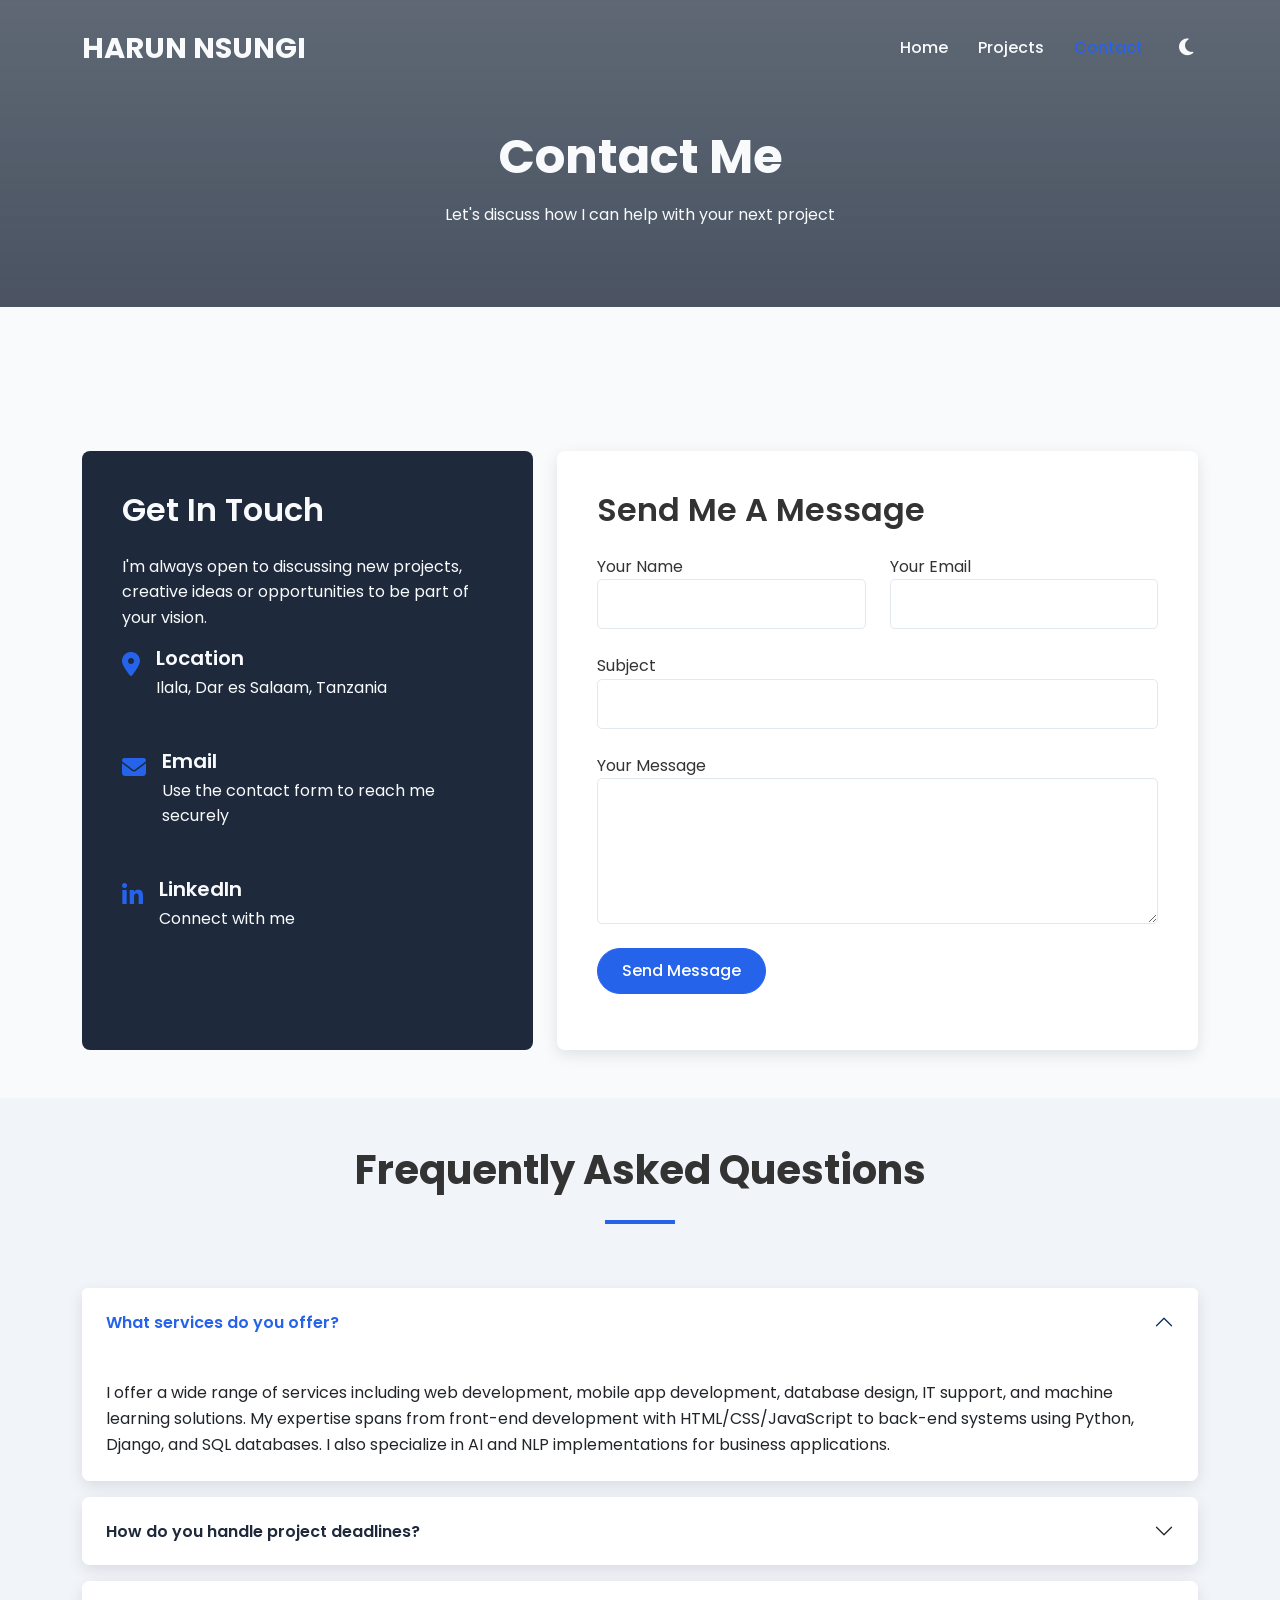
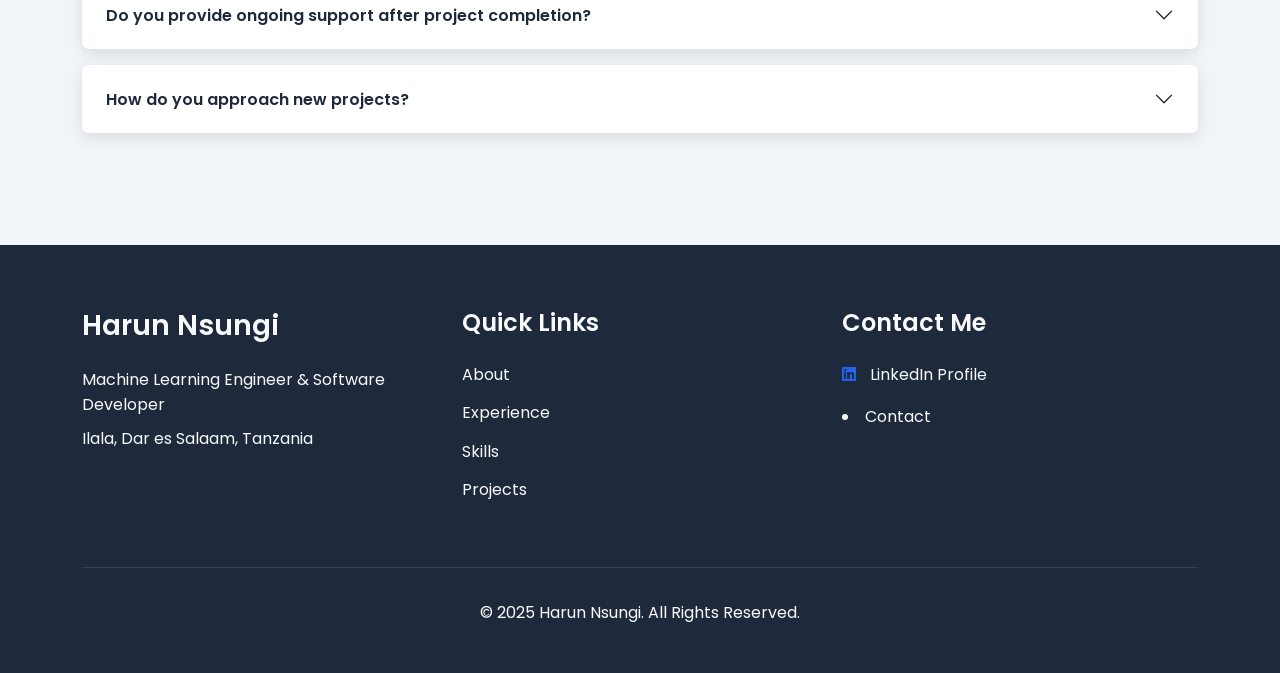
==== contact.html @ 0ac90749 "Initial commit" ====
<!DOCTYPE html>
<html lang="en">
<head>
    <meta charset="UTF-8">
    <meta name="viewport" content="width=device-width, initial-scale=1.0">
    <title>Contact - Harun Nsungi</title>
    <!-- Bootstrap CSS -->
    <link href="https://cdn.jsdelivr.net/npm/bootstrap@5.3.0-alpha1/dist/css/bootstrap.min.css" rel="stylesheet">
    <!-- Font Awesome -->
    <link rel="stylesheet" href="https://cdnjs.cloudflare.com/ajax/libs/font-awesome/6.4.0/css/all.min.css">
    <!-- Google Fonts -->
    <link href="https://fonts.googleapis.com/css2?family=Poppins:wght@300;400;500;600;700&display=swap" rel="stylesheet">
    <!-- Custom CSS -->
    <link rel="stylesheet" href="style.css">
</head>
<body>
    <!-- Navigation Bar -->
    <nav class="navbar navbar-expand-lg navbar-dark fixed-top">
        <div class="container">
            <a class="navbar-brand" href="index.html">HARUN NSUNGI</a>
            <button class="navbar-toggler" type="button" data-bs-toggle="collapse" data-bs-target="#navbarNav" aria-controls="navbarNav" aria-expanded="false" aria-label="Toggle navigation">
                <span class="navbar-toggler-icon"></span>
            </button>
            <div class="collapse navbar-collapse" id="navbarNav">
                <ul class="navbar-nav ms-auto">
                    <li class="nav-item">
                        <a class="nav-link" href="index.html">Home</a>
                    </li>
                    <li class="nav-item">
                        <a class="nav-link" href="projects.html">Projects</a>
                    </li>
                    <li class="nav-item">
                        <a class="nav-link active" href="contact.html">Contact</a>
                    </li>
                </ul>
            </div>
            <div class="theme-toggle ms-3">
                <button id="themeToggle" class="btn btn-sm">
                    <i class="fas fa-moon"></i>
                </button>
            </div>
        </div>
    </nav>

    <!-- Page Header -->
    <header class="page-header">
        <div class="container">
            <div class="page-header-content text-center">
                <h1>Contact Me</h1>
                <p>Let's discuss how I can help with your next project</p>
            </div>
        </div>
    </header>

    <!-- Contact Section -->
    <section class="contact-section">
        <div class="container">
            <div class="row">
                <div class="col-lg-5">
                    <div class="contact-info">
                        <h2>Get In Touch</h2>
                        <p>I'm always open to discussing new projects, creative ideas or opportunities to be part of your vision.</p>
                        
                        <div class="contact-item">
                            <div class="icon">
                                <i class="fas fa-map-marker-alt"></i>
                            </div>
                            <div class="text">
                                <h5>Location</h5>
                                <p>Ilala, Dar es Salaam, Tanzania</p>
                            </div>
                        </div>
                        
                        <div class="contact-item">
                            <div class="icon">
                                <i class="fas fa-envelope"></i>
                            </div>
                            <div class="text">
                                <h5>Email</h5>
                                <p>Use the contact form to reach me securely</p>
                            </div>
                        </div>
                        
                        <div class="contact-item">
                            <div class="icon">
                                <i class="fab fa-linkedin-in"></i>
                            </div>
                            <div class="text">
                                <h5>LinkedIn</h5>
                                <p><a href="https://www.linkedin.com/in/harun-nsungi-470394287/" target="_blank">Connect with me</a></p>
                            </div>
                        </div>
                    
                        <!-- Added a hidden honeypot field for spam protection -->
                        <input type="text" name="_honey" style="display:none">
                    </div>
                </div>
                
                <div class="col-lg-7">
                    <div class="contact-form-wrapper">
                        <h2>Send Me A Message</h2>
                        <form id="contactForm" class="contact-form" action="https://formsubmit.co/nsungi180@gmail.com" method="POST">
                            <!-- FormSubmit configuration fields -->
                            <input type="hidden" name="_subject" value="New message from portfolio website">
                            <input type="hidden" name="_captcha" value="true">
                            <input type="hidden" name="_template" value="table">
                            <input type="hidden" name="_honey" value="">
                            <!-- Use this if you want visitors to return to your site after submission -->
                            <input type="hidden" name="_next" value="https://yoursite.com/thanks.html">
                            
                            <!-- Add this line right here -->
                            <input type="hidden" name="_next" value="thanks.html">

                            <div class="row">
                                <div class="col-md-6 form-group">
                                    <label for="name">Your Name</label>
                                    <input type="text" id="name" name="name" class="form-control" required>
                                </div>
                                
                                <div class="col-md-6 form-group">
                                    <label for="email">Your Email</label>
                                    <input type="email" id="email" name="email" class="form-control" required>
                                </div>
                            </div>
                            
                            <div class="form-group">
                                <label for="subject">Subject</label>
                                <input type="text" id="subject" name="subject" class="form-control" required>
                            </div>
                            
                            <div class="form-group">
                                <label for="message">Your Message</label>
                                <textarea id="message" name="message" rows="5" class="form-control" required></textarea>
                            </div>
                            
                            <div class="form-submit">
                                <button type="submit" class="btn btn-primary">Send Message</button>
                                <div id="form-status" class="mt-3"></div>
                            </div>
                        </form>
                    </div>
                </div>
            </div>
        </div>
    </section>

    <!-- FAQ Section -->
    <section class="faq-section">
        <div class="container">
            <div class="section-title text-center">
                <h2>Frequently Asked Questions</h2>
                <div class="underline mx-auto"></div>
            </div>
            
            <div class="accordion" id="faqAccordion">
                <div class="accordion-item">
                    <h2 class="accordion-header" id="headingOne">
                        <button class="accordion-button" type="button" data-bs-toggle="collapse" data-bs-target="#collapseOne" aria-expanded="true" aria-controls="collapseOne">
                            What services do you offer?
                        </button>
                    </h2>
                    <div id="collapseOne" class="accordion-collapse collapse show" aria-labelledby="headingOne" data-bs-parent="#faqAccordion">
                        <div class="accordion-body">
                            I offer a wide range of services including web development, mobile app development, database design, IT support, and machine learning solutions. My expertise spans from front-end development with HTML/CSS/JavaScript to back-end systems using Python, Django, and SQL databases. I also specialize in AI and NLP implementations for business applications.
                        </div>
                    </div>
                </div>
                
                <div class="accordion-item">
                    <h2 class="accordion-header" id="headingTwo">
                        <button class="accordion-button collapsed" type="button" data-bs-toggle="collapse" data-bs-target="#collapseTwo" aria-expanded="false" aria-controls="collapseTwo">
                            How do you handle project deadlines?
                        </button>
                    </h2>
                    <div id="collapseTwo" class="accordion-collapse collapse" aria-labelledby="headingTwo" data-bs-parent="#faqAccordion">
                        <div class="accordion-body">
                            I believe in clear communication and realistic timelines. At the beginning of each project, I establish a detailed timeline with specific milestones. I use project management tools to track progress and provide regular updates. If any challenges arise that might affect the deadline, I communicate them proactively and work collaboratively to find solutions.
                        </div>
                    </div>
                </div>
                
                <div class="accordion-item">
                    <h2 class="accordion-header" id="headingThree">
                        <button class="accordion-button collapsed" type="button" data-bs-toggle="collapse" data-bs-target="#collapseThree" aria-expanded="false" aria-controls="collapseThree">
                            Do you provide ongoing support after project completion?
                        </button>
                    </h2>
                    <div id="collapseThree" class="accordion-collapse collapse" aria-labelledby="headingThree" data-bs-parent="#faqAccordion">
                        <div class="accordion-body">
                            Yes, I provide ongoing support and maintenance for all completed projects. I offer different support packages depending on your needs, ranging from basic troubleshooting to comprehensive maintenance plans. I'm committed to ensuring that your software continues to function optimally and can be updated as your business needs evolve.
                        </div>
                    </div>
                </div>
                
                <div class="accordion-item">
                    <h2 class="accordion-header" id="headingFour">
                        <button class="accordion-button collapsed" type="button" data-bs-toggle="collapse" data-bs-target="#collapseFour" aria-expanded="false" aria-controls="collapseFour">
                            How do you approach new projects?
                        </button>
                    </h2>
                    <div id="collapseFour" class="accordion-collapse collapse" aria-labelledby="headingFour" data-bs-parent="#faqAccordion">
                        <div class="accordion-body">
                            My approach begins with understanding your business needs and objectives. I start with a detailed consultation to gather requirements, followed by planning and designing a solution that meets your specific needs. Throughout the development process, I maintain open communication, provide regular updates, and incorporate feedback. After deployment, I offer training and support to ensure a smooth transition.
                        </div>
                    </div>
                </div>
            </div>
        </div>
    </section>

    <!-- Footer -->
    <footer class="footer">
        <div class="container">
            <div class="row">
                <div class="col-lg-4">
                    <div class="footer-info">
                        <h3>Harun Nsungi</h3>
                        <p>Machine Learning Engineer & Software Developer</p>
                        <p>Ilala, Dar es Salaam, Tanzania</p>
                    </div>
                </div>
                <div class="col-lg-4">
                    <div class="footer-links">
                        <h4>Quick Links</h4>
                        <ul>
                            <li><a href="index.html#about">About</a></li>
                            <li><a href="index.html#experience">Experience</a></li>
                            <li><a href="index.html#skills">Skills</a></li>
                            <li><a href="projects.html">Projects</a></li>
                            
                        </ul>
                    </div>
                </div>
                <div class="col-lg-4">
                    <div class="footer-contact">
                        <h4>Contact Me</h4>
                        <p>
                            <i class="fab fa-linkedin"></i> <a href="https://www.linkedin.com/in/harun-nsungi-470394287/" target="_blank">LinkedIn Profile</a>
                            <li><a href="contact.html">Contact</a></li>
                        </p>
                    </div>
                </div>
            </div>
            <div class="copyright text-center">
                <p>&copy; 2025 Harun Nsungi. All Rights Reserved.</p>
            </div>
        </div>
    </footer>

    <!-- Back to Top Button -->
    <a href="#" class="back-to-top" id="backToTop">
        <i class="fas fa-arrow-up"></i>
    </a>

    <!-- Bootstrap JS Bundle with Popper -->
    <script src="https://cdn.jsdelivr.net/npm/bootstrap@5.3.0-alpha1/dist/js/bootstrap.bundle.min.js"></script>
    <!-- Custom JS -->
    <script src="script.js"></script>
</body>
</html>
---- style.css ----
/* ===== GENERAL STYLES ===== */
:root {
    /* Light theme variables (default) */
    --primary-color: #2563eb;
    --secondary-color: #3b82f6;
    --dark-color: #1e293b;
    --light-color: #f8fafc;
    --gray-color: #64748b;
    --success-color: #10b981;
    --warning-color: #f59e0b;
    --danger-color: #ef4444;
    --bg-color: #f8fafc;
    --text-color: #333;
    --card-bg: #ffffff;
    --border-color: #e2e8f0;
    --box-shadow: 0 5px 15px rgba(0, 0, 0, 0.1);
    --transition: all 0.3s ease-in-out;
}


body {
    font-family: 'Poppins', sans-serif;
    line-height: 1.6;
    color: #333;
    background-color: #f8fafc;
    overflow-x: hidden;
    scroll-behavior: smooth;
}
/* ===== DARK MODE STYLES ===== */

body.dark-theme {
    /* Dark theme variables */
    --primary-color: #3b82f6;
    --secondary-color: #60a5fa;
    --dark-color: #0f172a;
    --light-color: #e2e8f0;
    --gray-color: #94a3b8;
    --bg-color: #0f172a;
    --text-color: #e2e8f0;
    --card-bg: #1e293b;
    --border-color: #334155;
}

body.dark-theme {
    background-color: var(--bg-color);
    color: var(--text-color);
}

body.dark-theme .about-section,
body.dark-theme .skills-section,
body.dark-theme .contact-section,
body.dark-theme .tech-stack-section {
    background-color: var(--bg-color);
}

body.dark-theme .experience-section,
body.dark-theme .education-section,
body.dark-theme .faq-section {
    background-color: #1a2234;
}

body.dark-theme .project-card,
body.dark-theme .timeline-content,
body.dark-theme .education-item,
body.dark-theme .certification-item,
body.dark-theme .testimonial-item,
body.dark-theme .tech-item,
body.dark-theme .accordion-item,
body.dark-theme .contact-form-wrapper {
    background-color: var(--card-bg);
    color: var(--text-color);
}

body.dark-theme .form-control {
    background-color: #334155;
    border-color: #475569;
    color: var(--light-color);
}

.theme-toggle {
    position: relative;
}

#themeToggle {
    background-color: transparent;
    color: var(--light-color);
    border: none;
    font-size: 1.2rem;
    cursor: pointer;
    padding: 5px;
    border-radius: 50%;
    display: flex;
    align-items: center;
    justify-content: center;
    transition: var(--transition);
}

#themeToggle:hover {
    transform: rotate(30deg);
}

body.dark-theme #themeToggle i.fa-moon {
    display: none;
}

body.dark-theme #themeToggle i.fa-sun {
    display: inline-block;
}

#themeToggle i.fa-sun {
    display: none;
}

h1, h2, h3, h4, h5, h6 {
    font-weight: 600;
    margin-bottom: 1rem;
}

a {
    text-decoration: none;
    color: var(--primary-color);
    transition: var(--transition);
}

a:hover {
    color: var(--secondary-color);
}

img {
    max-width: 100%;
}

section {
    padding: 6rem 0;
}

.section-title {
    text-align: center;
    margin-bottom: 4rem;
}

.section-title h2 {
    font-size: 2.5rem;
    font-weight: 700;
    position: relative;
    display: inline-block;
}

.underline {
    height: 4px;
    width: 70px;
    background: var(--primary-color);
    margin: 0 auto;
    margin-top: 10px;
}

.btn {
    padding: 10px 24px;
    border-radius: 50px;
    font-weight: 500;
    transition: var(--transition);
}

.btn-primary {
    background-color: var(--primary-color);
    border-color: var(--primary-color);
}

.btn-primary:hover {
    background-color: var(--secondary-color);
    border-color: var(--secondary-color);
    transform: translateY(-3px);
    box-shadow: var(--box-shadow);
}

.btn-outline-light {
    color: var(--light-color);
    border-color: var(--light-color);
}

.btn-outline-light:hover {
    background-color: var(--light-color);
    color: var(--dark-color);
    transform: translateY(-3px);
    box-shadow: var(--box-shadow);
}

/* ===== NAVBAR ===== */
.navbar {
    background-color: transparent;
    padding: 20px 0;
    transition: var(--transition);
}

.navbar.scrolled {
    background-color: var(--dark-color);
    box-shadow: var(--box-shadow);
    padding: 15px 0;
}

.navbar-brand {
    font-weight: 700;
    font-size: 1.8rem;
    color: var(--light-color);
}

.navbar-dark .navbar-nav .nav-link {
    color: var(--light-color);
    font-weight: 500;
    padding: 8px 15px;
    transition: var(--transition);
}

.navbar-dark .navbar-nav .nav-link:hover,
.navbar-dark .navbar-nav .nav-link.active {
    color: var(--primary-color);
}

/* ===== HERO SECTION ===== */
.hero-section {
    background: linear-gradient(rgba(30, 41, 59, 0.7), rgba(30, 41, 59, 0.8)), url('https://via.placeholder.com/1920x1080.png?text=Hero+Background') no-repeat center center/cover;
    color: var(--light-color);
    height: 100vh;
    display: flex;
    align-items: center;
    position: relative;
}

.hero-content {
    padding-top: 70px;
}

.hero-content h1 {
    font-size: 3.5rem;
    font-weight: 700;
    margin-bottom: 1rem;
}

.hero-content h2 {
    font-size: 2rem;
    font-weight: 600;
    margin-bottom: 1.5rem;
}

.hero-content p {
    font-size: 1.2rem;
    margin-bottom: 2rem;
}

.hero-buttons .btn {
    margin-right: 15px;
    margin-bottom: 10px;
}

.highlight {
    color: var(--primary-color);
}

.hero-image img {
    border: 8px solid rgba(255, 255, 255, 0.1);
    box-shadow: var(--box-shadow);
}


/* ===== STATS SECTION ===== */
.stats-section {
    background: linear-gradient(rgba(37, 99, 235, 0.9), rgba(37, 99, 235, 0.85)), url('https://via.placeholder.com/1920x500.png?text=Stats+Background');
    background-position: center;
    background-size: cover;
    padding: 5rem 0;
    color: var(--light-color);
}

.stat-item {
    text-align: center;
    padding: 1.5rem;
}

.stat-number {
    font-size: 3rem;
    font-weight: 700;
    margin-bottom: 0.5rem;
    position: relative;
}

.stat-number::after {
    content: '+';
    font-size: 2rem;
    position: absolute;
    top: 0;
}

.stat-text {
    font-size: 1.2rem;
    font-weight: 500;
}

@media (max-width: 767px) {
    .stat-number {
        font-size: 2.5rem;
    }
    
    .stat-text {
        font-size: 1rem;
    }
}

/* ===== ABOUT SECTION ===== */
.about-section {
    background-color: var(--light-color);
}

.about-image img {
    box-shadow: var(--box-shadow);
}

.about-content h3 {
    font-size: 2rem;
    margin-bottom: 1.5rem;
}

.personal-info {
    margin: 2rem 0;
}

.info-item {
    margin-bottom: 1rem;
    display: flex;
}

.info-title {
    min-width: 120px;
    font-weight: 600;
}

.social-links {
    display: flex;
    gap: 15px;
}

.social-icon {
    display: flex;
    align-items: center;
    justify-content: center;
    width: 40px;
    height: 40px;
    background-color: var(--primary-color);
    color: var(--light-color);
    border-radius: 50%;
    font-size: 1.2rem;
    transition: var(--transition);
}

.social-icon:hover {
    background-color: var(--secondary-color);
    transform: translateY(-3px);
    color: var(--light-color);
}

/* ===== EXPERIENCE SECTION ===== */
.experience-section {
    background-color: #f1f5f9;
}

.timeline {
    position: relative;
    padding: 2rem 0;
}

.timeline::before {
    content: '';
    position: absolute;
    height: 100%;
    width: 4px;
    background-color: var(--primary-color);
    left: 50%;
    transform: translateX(-50%);
    top: 0;
}

.timeline-item {
    position: relative;
    padding: 2rem;
    width: 50%;
    box-sizing: border-box;
    margin-bottom: 2rem;
}

.timeline-item:nth-child(odd) {
    left: 0;
    padding-right: 3rem;
}

.timeline-item:nth-child(even) {
    left: 50%;
    padding-left: 3rem;
}

.timeline-dot {
    position: absolute;
    width: 20px;
    height: 20px;
    background-color: var(--primary-color);
    border-radius: 50%;
    top: 2.3rem;
}

.timeline-item:nth-child(odd) .timeline-dot {
    right: -10px;
}

.timeline-item:nth-child(even) .timeline-dot {
    left: -10px;
}

.timeline-content {
    background-color: var(--light-color);
    border-radius: 8px;
    padding: 2rem;
    box-shadow: var(--box-shadow);
}

.timeline-content h3 {
    color: var(--primary-color);
    margin-bottom: 0.5rem;
}

.timeline-content h4 {
    color: var(--gray-color);
    font-size: 1rem;
    margin-bottom: 1rem;
}

.experience-list {
    padding-left: 1.2rem;
}

.experience-list li {
    margin-bottom: 0.5rem;
}

/* ===== SKILLS SECTION ===== */
.skills-section {
    background-color: var(--light-color);
}

.skill-category {
    margin-bottom: 2rem;
}

.skill-category h3 {
    margin-bottom: 1.5rem;
    color: var(--dark-color);
}

.skill-item {
    margin-bottom: 1.5rem;
}

.skill-name {
    font-weight: 500;
    margin-bottom: 0.5rem;
}

.skill-bar {
    height: 10px;
    background-color: #e2e8f0;
    border-radius: 5px;
    overflow: hidden;
}

.skill-progress {
    height: 100%;
    background-color: var(--primary-color);
    border-radius: 5px;
}

/* ===== TECH STACK SECTION ===== */
.tech-stack-section {
    background-color: var(--light-color);
}

.tech-stack-grid {
    display: grid;
    grid-template-columns: repeat(auto-fill, minmax(100px, 1fr));
    gap: 2rem;
    margin-top: 2rem;
}

.tech-item {
    background-color: white;
    height: 100px;
    display: flex;
    align-items: center;
    justify-content: center;
    border-radius: 8px;
    box-shadow: var(--box-shadow);
    font-size: 3rem;
    color: var(--primary-color);
    transition: var(--transition);
    position: relative;
}

.tech-item:hover {
    transform: translateY(-10px);
    color: var(--secondary-color);
}

.tech-item::after {
    content: attr(data-tooltip);
    position: absolute;
    bottom: -30px;
    left: 50%;
    transform: translateX(-50%);
    background-color: var(--dark-color);
    color: var(--light-color);
    padding: 5px 10px;
    border-radius: 5px;
    font-size: 0.8rem;
    opacity: 0;
    visibility: hidden;
    transition: var(--transition);
}

.tech-item:hover::after {
    opacity: 1;
    visibility: visible;
}

@media (max-width: 767px) {
    .tech-stack-grid {
        grid-template-columns: repeat(auto-fill, minmax(80px, 1fr));
        gap: 1.5rem;
    }
    
    .tech-item {
        height: 80px;
        font-size: 2.5rem;
    }
}

/* ===== EDUCATION SECTION ===== */
.education-section {
    background-color: #f1f5f9;
}

.education-item, .certification-item {
    display: flex;
    background-color: var(--light-color);
    border-radius: 8px;
    padding: 2rem;
    margin-bottom: 2rem;
    box-shadow: var(--box-shadow);
}

.education-icon, .certification-icon {
    font-size: 2rem;
    color: var(--primary-color);
    margin-right: 1.5rem;
}

.education-content h3, .certification-content h3 {
    color: var(--primary-color);
    margin-bottom: 0.5rem;
}

.education-content h4, .certification-content h4 {
    color: var(--gray-color);
    font-size: 1rem;
    margin-bottom: 1rem;
}

.education-content ul, .certification-content ul {
    padding-left: 1.2rem;
}

.education-content li, .certification-content li {
    margin-bottom: 0.5rem;
}

/* ===== PROJECTS PAGE ===== */
.page-header {
    background: linear-gradient(rgba(30, 41, 59, 0.7), rgba(30, 41, 59, 0.8)), url('https://via.placeholder.com/1920x500.png?text=Page+Header');
    background-position: center;
    background-size: cover;
    padding: 8rem 0 4rem;
    color: var(--light-color);
    margin-bottom: 3rem;
}

.page-header h1 {
    font-size: 3rem;
    font-weight: 700;
}

.project-filters {
    margin-bottom: 3rem;
}

.btn-filter {
    background-color: transparent;
    border: 1px solid var(--gray-color);
    color: var(--gray-color);
    margin: 0 5px 10px;
    padding: 8px 20px;
    border-radius: 50px;
    transition: var(--transition);
}

.btn-filter:hover, .btn-filter.active {
    background-color: var(--primary-color);
    border-color: var(--primary-color);
    color: var(--light-color);
}

.project-card {
    background-color: var(--light-color);
    border-radius: 8px;
    overflow: hidden;
    box-shadow: var(--box-shadow);
    transition: var(--transition);
    height: 100%;
}

.project-card:hover {
    transform: translateY(-10px);
    box-shadow: 0 15px 30px rgba(0, 0, 0, 0.15);
}

.project-img {
    position: relative;
    overflow: hidden;
}

.project-img img {
    transition: var(--transition);
    width: 100%;
}

.project-card:hover .project-img img {
    transform: scale(1.1);
}

.project-content {
    padding: 1.5rem;
}

.project-content h3 {
    font-size: 1.5rem;
    margin-bottom: 1rem;
    color: var(--dark-color);
}

.tech-stack {
    display: flex;
    flex-wrap: wrap;
    gap: 8px;
    margin-top: 1rem;
}

.tech-badge {
    background-color: #e2e8f0;
    color: var(--dark-color);
    font-size: 0.8rem;
    padding: 4px 12px;
    border-radius: 50px;
}

/* ===== CONTACT PAGE ===== */
.contact-section {
    background-color: var(--light-color);
    padding-bottom: 3rem;
}

.contact-info {
    background-color: var(--dark-color);
    color: var(--light-color);
    padding: 2.5rem;
    border-radius: 8px;
    height: 100%;
}

.contact-info h2 {
    color: var(--light-color);
    margin-bottom: 1.5rem;
}

.contact-item {
    display: flex;
    margin-bottom: 2rem;
}

.contact-item .icon {
    font-size: 1.5rem;
    color: var(--primary-color);
    margin-right: 1rem;
}

.contact-item h5 {
    color: var(--light-color);
    margin-bottom: 0.3rem;
}

.contact-item a {
    color: var(--light-color);
    transition: var(--transition);
}

.contact-item a:hover {
    color: var(--primary-color);
}

.contact-form-wrapper {
    background-color: white;
    padding: 2.5rem;
    border-radius: 8px;
    box-shadow: var(--box-shadow);
}

.contact-form-wrapper h2 {
    margin-bottom: 1.5rem;
}

.form-group {
    margin-bottom: 1.5rem;
}

.form-control {
    padding: 12px 15px;
    border-radius: 5px;
    border: 1px solid #e2e8f0;
    transition: var(--transition);
}

.form-control:focus {
    border-color: var(--primary-color);
    box-shadow: 0 0 0 0.2rem rgba(37, 99, 235, 0.25);
}

.form-submit {
    margin-top: 1.5rem;
}

/* ===== FAQ SECTION ===== */
.faq-section {
    background-color: #f1f5f9;
    padding-top: 3rem;
}

.accordion-item {
    margin-bottom: 1rem;
    border: none;
    box-shadow: var(--box-shadow);
    border-radius: 8px;
    overflow: hidden;
}

.accordion-button {
    padding: 1.5rem;
    font-weight: 600;
    color: var(--dark-color);
    background-color: white;
}

.accordion-button:not(.collapsed) {
    color: var(--primary-color);
    background-color: white;
    box-shadow: none;
}

.accordion-button:focus {
    box-shadow: none;
    border-color: white;
}

.accordion-body {
    padding: 1.5rem;
    background-color: white;
}

/* ===== TESTIMONIALS SECTION ===== */
.testimonials-section {
    background-color: #f1f5f9;
}

.testimonial-item {
    background-color: var(--light-color);
    border-radius: 8px;
    padding: 2rem;
    box-shadow: var(--box-shadow);
    margin: 1rem;
}

.testimonial-content p {
    font-style: italic;
    font-size: 1.1rem;
    margin-bottom: 1.5rem;
    position: relative;
    padding: 0 1rem;
}

.testimonial-content p::before, .testimonial-content p::after {
    content: '"';
    font-size: 2rem;
    color: var(--primary-color);
    opacity: 0.3;
    position: absolute;
}

.testimonial-content p::before {
    left: -1rem;
    top: -0.5rem;
}

.testimonial-content p::after {
    right: -1rem;
    bottom: -1.5rem;
}

.testimonial-info {
    display: flex;
    align-items: center;
}

.testimonial-img {
    width: 60px;
    height: 60px;
    border-radius: 50%;
    object-fit: cover;
    margin-right: 1rem;
    border: 3px solid var(--primary-color);
}

.testimonial-details h5 {
    margin-bottom: 0.2rem;
    color: var(--dark-color);
}

.testimonial-details span {
    color: var(--gray-color);
    font-size: 0.9rem;
}

.testimonials-carousel {
    display: grid;
    grid-template-columns: repeat(auto-fill, minmax(300px, 1fr));
    gap: 1.5rem;
}

@media (max-width: 767px) {
    .testimonials-carousel {
        grid-template-columns: 1fr;
    }
}

/* ===== CTA SECTION ===== */
.cta-section {
    background: linear-gradient(rgba(30, 41, 59, 0.9), rgba(30, 41, 59, 0.9)), url('https://via.placeholder.com/1920x500.png?text=CTA+Background');
    background-position: center;
    background-size: cover;
    padding: 5rem 0;
    color: var(--light-color);
}

.cta-content h2 {
    font-size: 2.5rem;
    margin-bottom: 1rem;
}

.cta-content p {
    font-size: 1.2rem;
    margin-bottom: 2rem;
}

/* ===== FOOTER ===== */
.footer {
    background-color: var(--dark-color);
    color: var(--light-color);
    padding: 4rem 0 2rem;
}

.footer h3, .footer h4 {
    color: var(--light-color);
    margin-bottom: 1.5rem;
}

.footer-info p {
    margin-bottom: 0.5rem;
}

.footer-links ul {
    list-style: none;
    padding-left: 0;
}

.footer-links li {
    margin-bottom: 0.8rem;
}

.footer-links a {
    color: var(--light-color);
    transition: var(--transition);
}

.footer-links a:hover {
    color: var(--primary-color);
    padding-left: 5px;
}

.footer-contact i {
    margin-right: 10px;
    color: var(--primary-color);
}

.footer-contact a {
    color: var(--light-color);
    transition: var(--transition);
}

.footer-contact a:hover {
    color: var(--primary-color);
}

.copyright {
    margin-top: 3rem;
    padding-top: 2rem;
    border-top: 1px solid rgba(255, 255, 255, 0.1);
}

/* ===== BACK TO TOP BUTTON ===== */
.back-to-top {
    position: fixed;
    bottom: 30px;
    right: 30px;
    width: 40px;
    height: 40px;
    background-color: var(--primary-color);
    color: var(--light-color);
    border-radius: 50%;
    display: flex;
    align-items: center;
    justify-content: center;
    opacity: 0;
    visibility: hidden;
    z-index: 100;
    transition: var(--transition);
}

.back-to-top.show {
    opacity: 1;
    visibility: visible;
}

.back-to-top:hover {
    background-color: var(--secondary-color);
    color: var(--light-color);
    transform: translateY(-3px);
}

/* ===== MEDIA QUERIES ===== */
@media (max-width: 991px) {
    .navbar {
        background-color: var(--dark-color);
        padding: 15px 0;
    }
    
    .hero-content {
        text-align: center;
        margin-bottom: 3rem;
    }
    
    .hero-image {
        text-align: center;
    }
    
    .about-image {
        margin-bottom: 2rem;
        text-align: center;
    }
    
    .timeline::before {
        left: 40px;
    }
    
    .timeline-item {
        width: 100%;
        padding-left: 80px;
        padding-right: 15px;
    }
    
    .timeline-item:nth-child(odd), .timeline-item:nth-child(even) {
        left: 0;
    }
    
    .timeline-item:nth-child(odd) .timeline-dot, .timeline-item:nth-child(even) .timeline-dot {
        left: 30px;
    }
}

@media (max-width: 767px) {
    section {
        padding: 4rem 0;
    }
    
    .hero-content h1 {
        font-size: 2.5rem;
    }
    
    .hero-content h2 {
        font-size: 1.5rem;
    }
    
    .section-title h2 {
        font-size: 2rem;
    }
    
    .about-content h3 {
        font-size: 1.8rem;
    }
    
    .info-item {
        flex-direction: column;
    }
    
    .info-title {
        margin-bottom: 0.3rem;
    }
    
    .contact-info {
        margin-bottom: 2rem;
    }
}
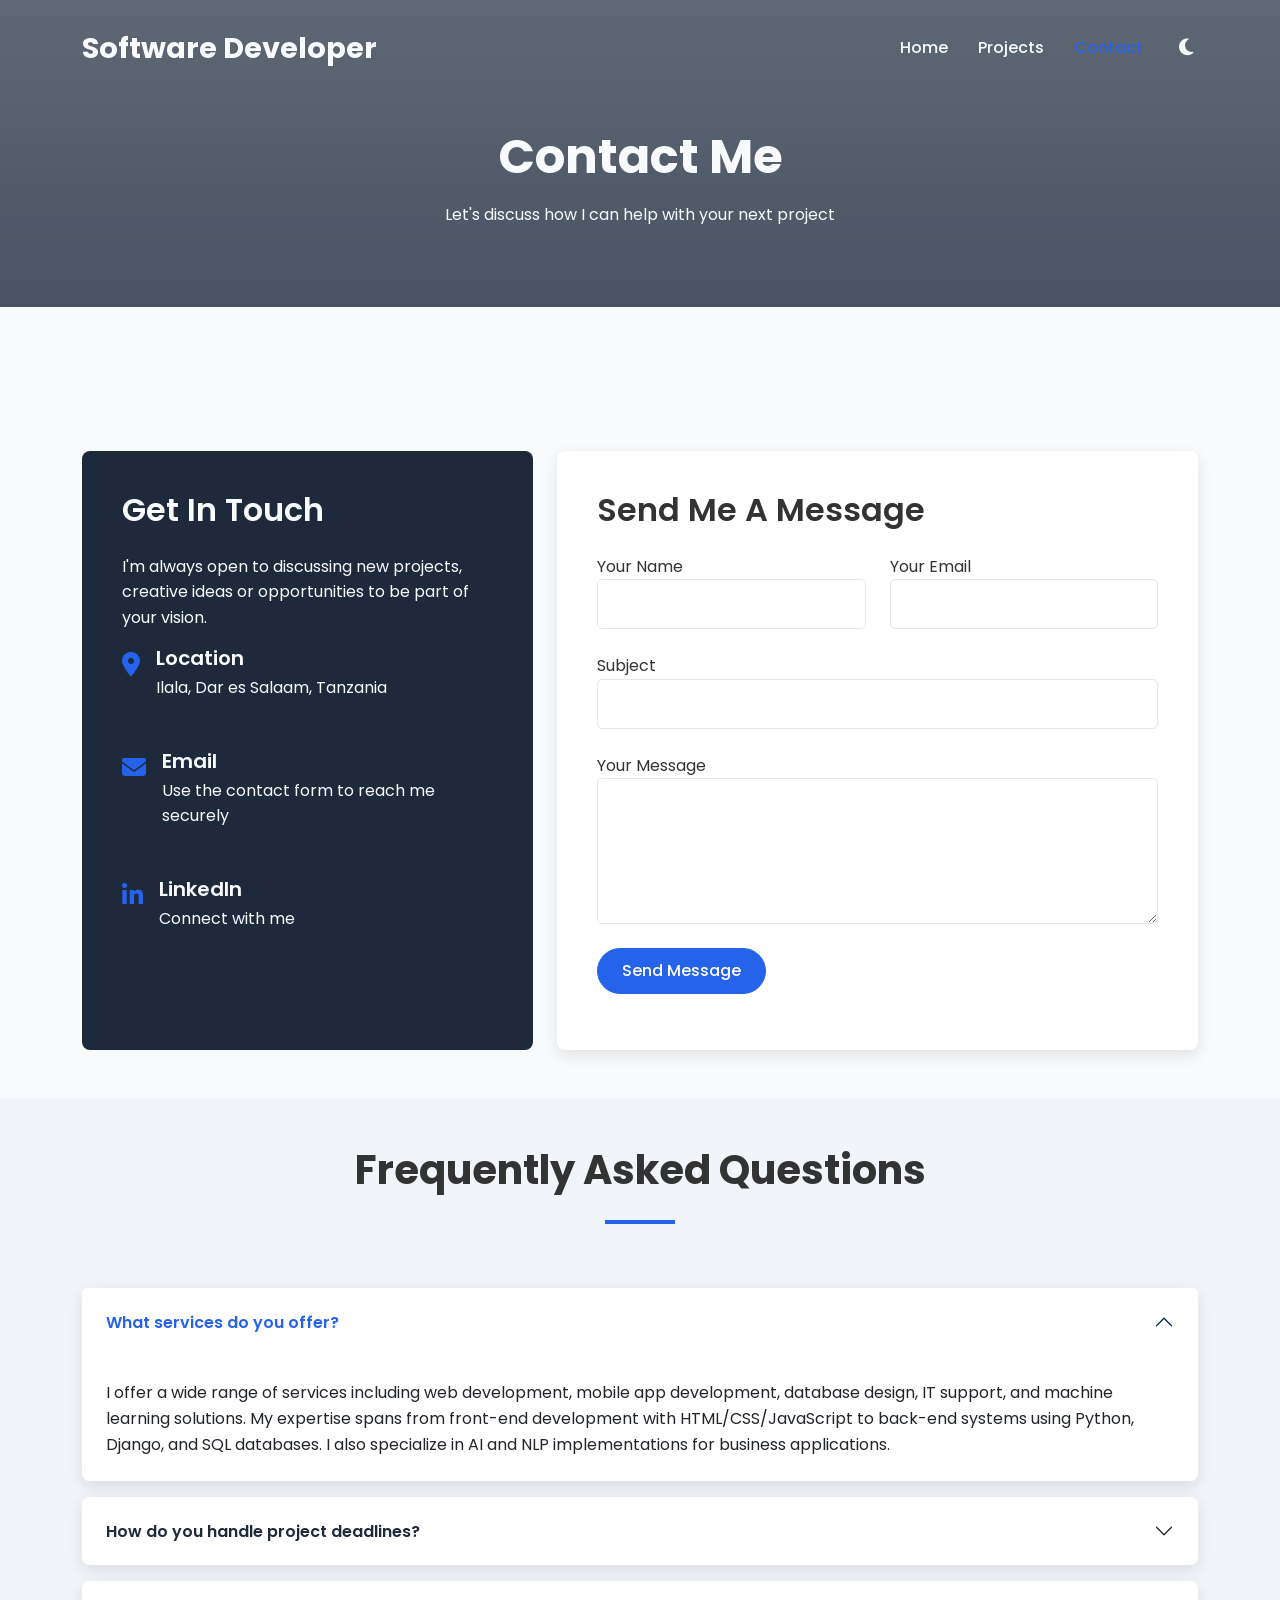
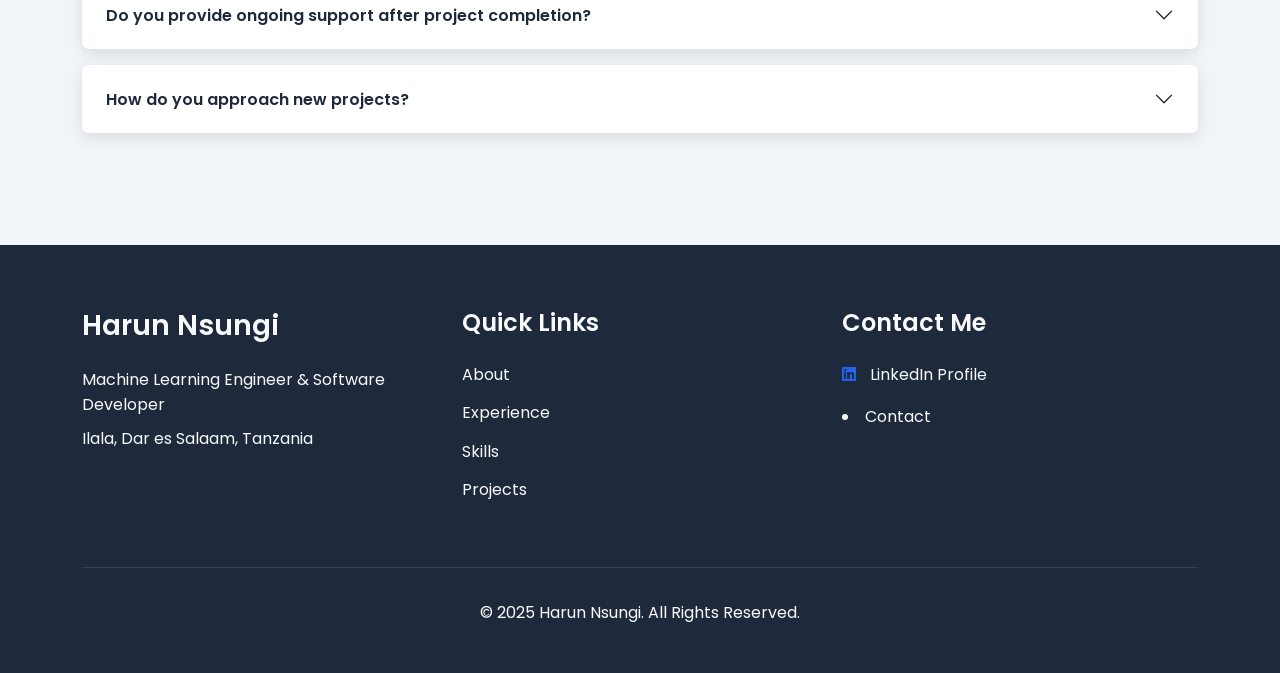
==== commit 367ba94d: "fix" ====
--- a/contact.html
+++ b/contact.html
@@ -3,7 +3,7 @@
 <head>
     <meta charset="UTF-8">
     <meta name="viewport" content="width=device-width, initial-scale=1.0">
-    <title>Contact - Harun Nsungi</title>
+    <title>Contact</title>
     <!-- Bootstrap CSS -->
     <link href="https://cdn.jsdelivr.net/npm/bootstrap@5.3.0-alpha1/dist/css/bootstrap.min.css" rel="stylesheet">
     <!-- Font Awesome -->
@@ -17,7 +17,7 @@
     <!-- Navigation Bar -->
     <nav class="navbar navbar-expand-lg navbar-dark fixed-top">
         <div class="container">
-            <a class="navbar-brand" href="index.html">HARUN NSUNGI</a>
+            <a class="navbar-brand" href="index.html">Software Developer</a>
             <button class="navbar-toggler" type="button" data-bs-toggle="collapse" data-bs-target="#navbarNav" aria-controls="navbarNav" aria-expanded="false" aria-label="Toggle navigation">
                 <span class="navbar-toggler-icon"></span>
             </button>
